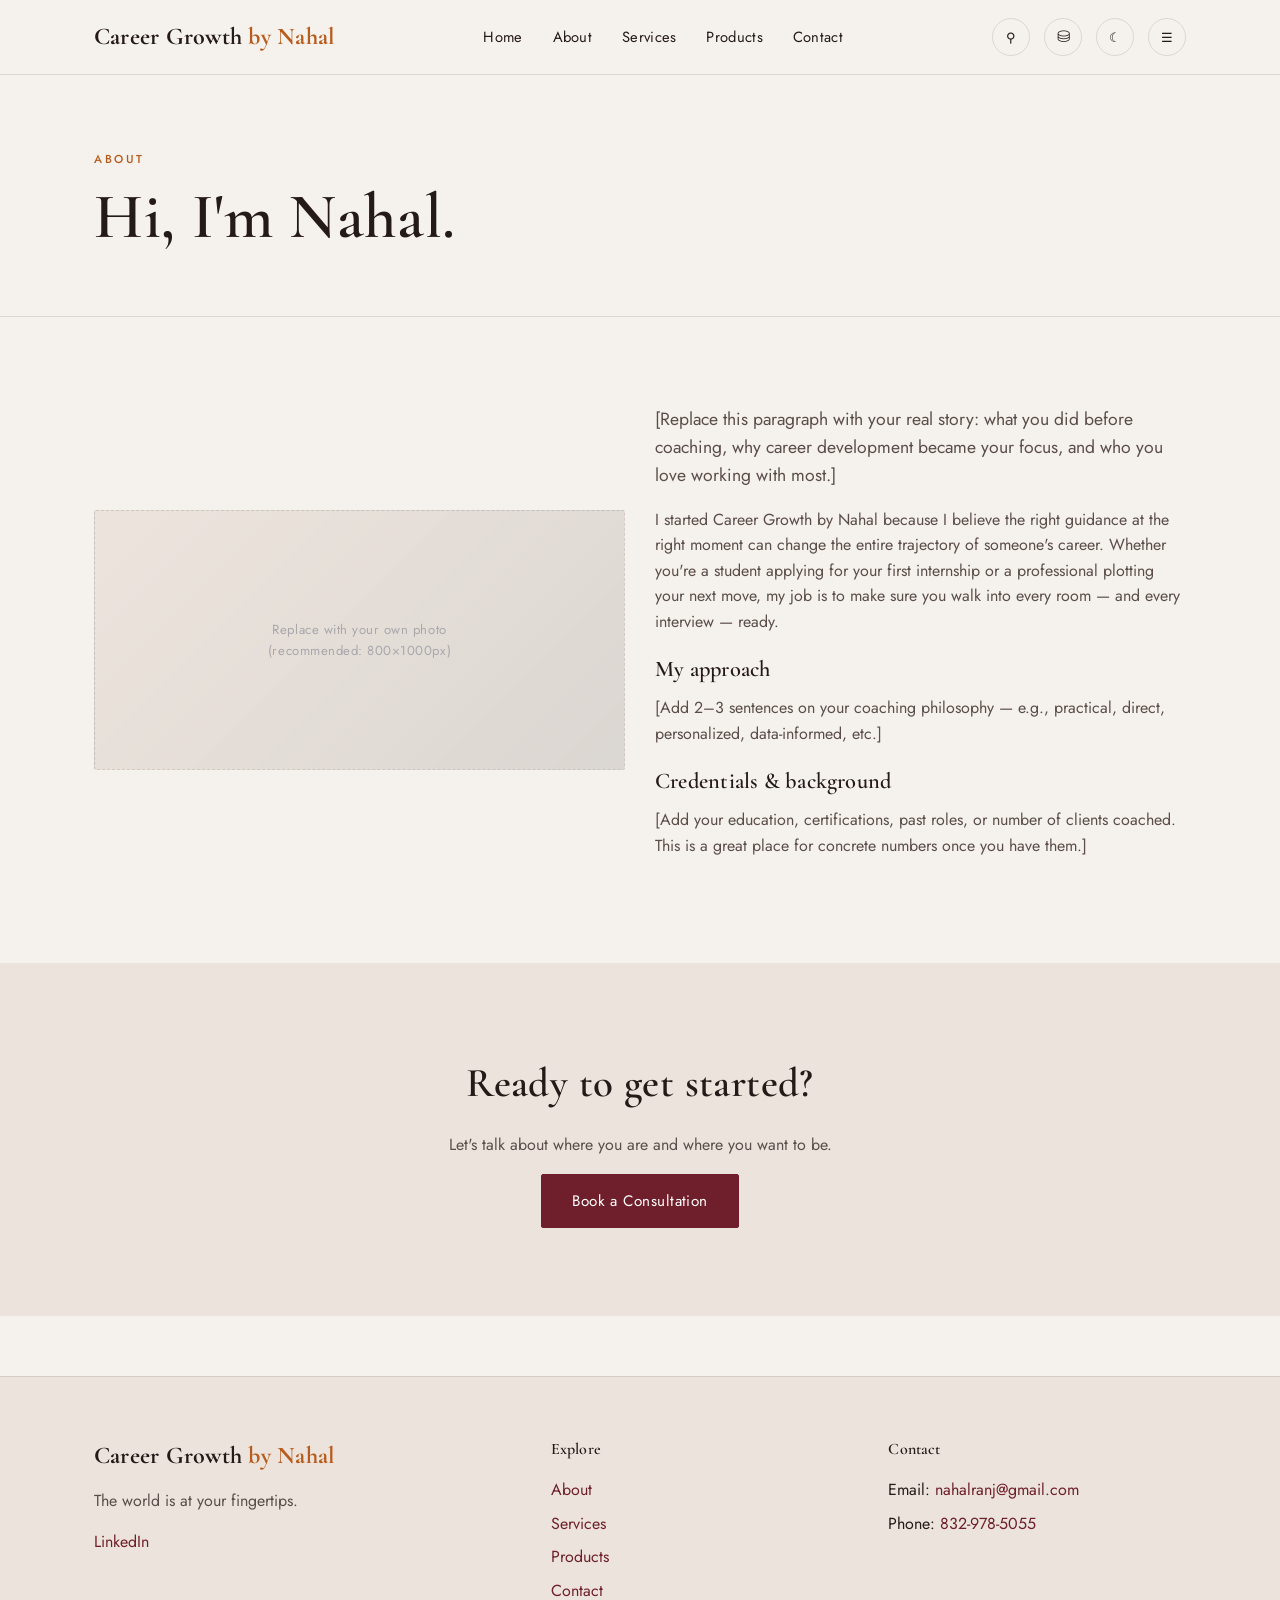
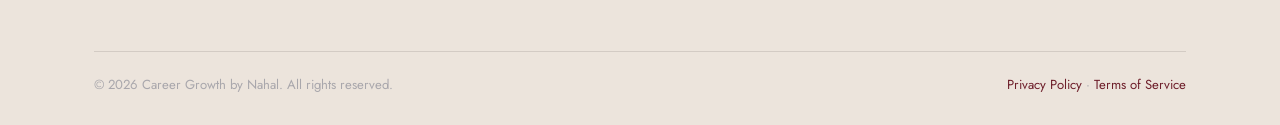
==== about.html @ d8a15ab3 "Add files via upload" ====
<!DOCTYPE html>
<html lang="en">
<head>
<meta charset="UTF-8">
<meta name="viewport" content="width=device-width, initial-scale=1.0">
<title>About Nahal | Career Growth by Nahal</title>
<meta name="description" content="Meet Nahal — career coach helping students and professionals build resumes, interview skills, and career strategy that gets results.">
<link rel="stylesheet" href="css/style.css">
</head>
<body>

<header class="site-header">
  <div class="nav-wrap">
    <a href="index.html" class="brand">Career Growth <span>by Nahal</span></a>
    <nav class="main-nav">
      <ul>
        <li><a href="index.html">Home</a></li>
        <li><a href="about.html">About</a></li>
        <li><a href="services.html">Services</a></li>
        <li><a href="products.html">Products</a></li>
        <li><a href="contact.html">Contact</a></li>
      </ul>
    </nav>
    <div class="nav-tools">
      <div class="search-box" id="search-box">
        <form id="search-form"><input type="text" placeholder="Search the site…" aria-label="Search"></form>
      </div>
      <button class="icon-btn" id="search-toggle" aria-label="Toggle search">⚲</button>
      <a class="icon-btn" href="login.html" aria-label="Client login">⛁</a>
      <button class="icon-btn" id="theme-toggle" aria-label="Toggle dark mode">☾</button>
      <button class="icon-btn" id="menu-toggle" aria-label="Toggle menu">☰</button>
    </div>
  </div>
  <div class="mobile-nav" id="mobile-nav">
    <a href="index.html">Home</a>
    <a href="about.html">About</a>
    <a href="services.html">Services</a>
    <a href="products.html">Products</a>
    <a href="contact.html">Contact</a>
  </div>
</header>

<section class="page-header">
  <div class="container">
    <span class="eyebrow">About</span>
    <h1>Hi, I'm Nahal.</h1>
  </div>
</section>

<section>
  <div class="container grid grid-2" style="align-items:center;">
    <div class="photo-slot">Replace with your own photo<br>(recommended: 800×1000px)</div>
    <div>
      <p style="font-size:1.1rem;">[Replace this paragraph with your real story: what you did before coaching, why career development became your focus, and who you love working with most.]</p>
      <p>I started Career Growth by Nahal because I believe the right guidance at the right moment can change the entire trajectory of someone's career. Whether you're a student applying for your first internship or a professional plotting your next move, my job is to make sure you walk into every room — and every interview — ready.</p>
      <h3>My approach</h3>
      <p>[Add 2–3 sentences on your coaching philosophy — e.g., practical, direct, personalized, data-informed, etc.]</p>
      <h3>Credentials &amp; background</h3>
      <p>[Add your education, certifications, past roles, or number of clients coached. This is a great place for concrete numbers once you have them.]</p>
    </div>
  </div>
</section>

<section class="section-alt text-center">
  <div class="container">
    <h2>Ready to get started?</h2>
    <p>Let's talk about where you are and where you want to be.</p>
    <a href="contact.html#booking" class="btn btn-primary">Book a Consultation</a>
  </div>
</section>

<footer class="site-footer">
  <div class="container">
    <div class="footer-grid">
      <div>
        <div class="brand" style="margin-bottom:12px;">Career Growth <span>by Nahal</span></div>
        <p>The world is at your fingertips.</p>
        <div class="social-links">
          <a href="https://www.linkedin.com/" target="_blank" rel="noopener">LinkedIn</a>
        </div>
      </div>
      <div>
        <h4>Explore</h4>
        <ul>
          <li><a href="about.html">About</a></li>
          <li><a href="services.html">Services</a></li>
          <li><a href="products.html">Products</a></li>
          <li><a href="contact.html">Contact</a></li>
        </ul>
      </div>
      <div>
        <h4>Contact</h4>
        <ul>
          <li>Email: <a href="mailto:nahalranj@gmail.com">nahalranj@gmail.com</a></li>
          <li>Phone: <a href="tel:8329785055">832-978-5055</a></li>
        </ul>
      </div>
    </div>
    <div class="footer-bottom">
      <span>© 2026 Career Growth by Nahal. All rights reserved.</span>
      <span><a href="privacy.html">Privacy Policy</a> · <a href="terms.html">Terms of Service</a></span>
    </div>
  </div>
</footer>

<script src="js/script.js"></script>
</body>
</html>
---- css/style.css ----
/* ==========================================================================
   Career Growth by Nahal — Design System
   Palette: burgundy / grey / burnt-orange accent, "luxury" serif + clean sans
   ========================================================================== */

@import url('https://fonts.googleapis.com/css2?family=Cormorant+Garamond:ital,wght@0,500;0,600;0,700;1,500&family=Jost:wght@300;400;500;600&display=swap');

:root {
  /* ---- color tokens (light) ---- */
  --color-burgundy: #6E1F2B;
  --color-burgundy-dark: #4A141C;
  --color-burgundy-soft: #9C4C56;
  --color-grey: #57565B;
  --color-grey-light: #A9A7AC;
  --color-accent: #B85C1E;
  --color-accent-soft: #D9915C;
  --color-bg: #F5F1EC;
  --color-bg-alt: #ECE4DC;
  --color-card: #FFFFFF;
  --color-text: #241A18;
  --color-text-soft: #5B4E4A;
  --color-border: rgba(36, 26, 24, 0.12);

  /* ---- type ---- */
  --font-display: 'Cormorant Garamond', Georgia, serif;
  --font-body: 'Jost', 'Segoe UI', sans-serif;

  /* ---- layout ---- */
  --max-width: 1140px;
  --radius: 2px;
  --transition: 0.35s cubic-bezier(.4,0,.2,1);
}

[data-theme="dark"] {
  --color-burgundy: #B24B57;
  --color-burgundy-dark: #7A2B34;
  --color-burgundy-soft: #C97783;
  --color-grey: #C7C4C6;
  --color-grey-light: #8A868A;
  --color-accent: #E08A46;
  --color-accent-soft: #F0B27E;
  --color-bg: #1A1213;
  --color-bg-alt: #241819;
  --color-card: #2A1C1E;
  --color-text: #F3EBE7;
  --color-text-soft: #D8C7C2;
  --color-border: rgba(243, 235, 231, 0.14);
}

* { box-sizing: border-box; }
html { scroll-behavior: smooth; }

body {
  margin: 0;
  font-family: var(--font-body);
  background: var(--color-bg);
  color: var(--color-text);
  transition: background var(--transition), color var(--transition);
  line-height: 1.6;
}

h1, h2, h3, h4, .display {
  font-family: var(--font-display);
  font-weight: 600;
  letter-spacing: 0.01em;
  color: var(--color-text);
  margin: 0 0 0.4em;
}

h1 { font-size: clamp(2.4rem, 5vw, 4rem); line-height: 1.05; }
h2 { font-size: clamp(1.8rem, 3.2vw, 2.6rem); }
h3 { font-size: 1.4rem; }

p { margin: 0 0 1em; color: var(--color-text-soft); }

a { color: var(--color-burgundy); text-decoration: none; }
a:hover { color: var(--color-accent); }

.container {
  max-width: var(--max-width);
  margin: 0 auto;
  padding: 0 24px;
}

section { padding: 88px 0; }
.section-alt { background: var(--color-bg-alt); }

.eyebrow {
  font-family: var(--font-body);
  text-transform: uppercase;
  letter-spacing: 0.22em;
  font-size: 0.72rem;
  color: var(--color-accent);
  font-weight: 500;
  display: inline-block;
  margin-bottom: 14px;
}

/* ---- Buttons ---- */
.btn {
  display: inline-flex;
  align-items: center;
  justify-content: center;
  gap: 8px;
  padding: 14px 30px;
  font-family: var(--font-body);
  font-size: 0.95rem;
  letter-spacing: 0.03em;
  border-radius: var(--radius);
  border: 1px solid transparent;
  cursor: pointer;
  transition: all var(--transition);
  text-align: center;
}
.btn-primary {
  background: var(--color-burgundy);
  color: #fff;
  border-color: var(--color-burgundy);
}
.btn-primary:hover { background: var(--color-burgundy-dark); color: #fff; }
.btn-outline {
  background: transparent;
  color: var(--color-text);
  border-color: var(--color-border);
}
.btn-outline:hover { border-color: var(--color-accent); color: var(--color-accent); }
.btn-accent {
  background: var(--color-accent);
  color: #fff;
}
.btn-accent:hover { background: var(--color-accent-soft); }
.btn-row { display: flex; gap: 16px; flex-wrap: wrap; margin-top: 28px; }

/* ---- Header / Nav ---- */
header.site-header {
  position: sticky;
  top: 0;
  z-index: 100;
  background: var(--color-bg);
  border-bottom: 1px solid var(--color-border);
  transition: background var(--transition);
}
.nav-wrap {
  display: flex;
  align-items: center;
  justify-content: space-between;
  padding: 18px 24px;
  max-width: var(--max-width);
  margin: 0 auto;
}
.brand {
  font-family: var(--font-display);
  font-size: 1.5rem;
  font-weight: 700;
  color: var(--color-text);
  letter-spacing: 0.01em;
}
.brand span { color: var(--color-accent); }

nav.main-nav ul {
  list-style: none;
  display: flex;
  gap: 30px;
  margin: 0;
  padding: 0;
}
nav.main-nav a {
  color: var(--color-text);
  font-size: 0.92rem;
  letter-spacing: 0.02em;
  position: relative;
}
nav.main-nav a::after {
  content: '';
  position: absolute;
  left: 0; bottom: -6px;
  width: 0; height: 1px;
  background: var(--color-accent);
  transition: width var(--transition);
}
nav.main-nav a:hover::after { width: 100%; }

.nav-tools { display: flex; align-items: center; gap: 14px; }

.icon-btn {
  background: none;
  border: 1px solid var(--color-border);
  border-radius: 50%;
  width: 38px; height: 38px;
  display: flex; align-items: center; justify-content: center;
  cursor: pointer;
  color: var(--color-text);
  transition: all var(--transition);
}
.icon-btn:hover { border-color: var(--color-accent); color: var(--color-accent); }

.search-box { position: relative; display: none; align-items: center; }
.search-box.open { display: flex; }
.search-box input {
  border: 1px solid var(--color-border);
  background: var(--color-card);
  color: var(--color-text);
  padding: 8px 12px;
  font-family: var(--font-body);
  border-radius: var(--radius);
  width: 180px;
}

.menu-toggle { display: none; }

/* ---- Hero ---- */
.hero {
  padding: 110px 0 100px;
  position: relative;
  overflow: hidden;
}
.hero .container {
  display: grid;
  grid-template-columns: 1.1fr 0.9fr;
  gap: 50px;
  align-items: center;
}
.hero-copy p.lede {
  font-size: 1.15rem;
  max-width: 46ch;
}

/* Fanned "cards at your fingertips" signature element */
.card-fan {
  position: relative;
  height: 380px;
  display: flex;
  justify-content: center;
  align-items: center;
}
.fan-card {
  position: absolute;
  width: 190px;
  height: 260px;
  background: var(--color-card);
  border: 1px solid var(--color-border);
  border-radius: 6px;
  box-shadow: 0 18px 40px rgba(0,0,0,0.18);
  padding: 22px;
  display: flex;
  flex-direction: column;
  justify-content: flex-end;
  transition: transform 0.5s cubic-bezier(.4,0,.2,1), box-shadow 0.5s;
  cursor: default;
}
.fan-card .fan-label {
  font-family: var(--font-display);
  font-size: 1.15rem;
  font-weight: 600;
  color: var(--color-text);
}
.fan-card .fan-index {
  font-size: 0.7rem;
  letter-spacing: 0.18em;
  color: var(--color-accent);
  text-transform: uppercase;
  margin-bottom: 8px;
}
.card-fan[data-n="4"] .fan-card:nth-child(1) { transform: rotate(-16deg) translateX(-120px); z-index: 1; }
.card-fan[data-n="4"] .fan-card:nth-child(2) { transform: rotate(-5deg) translateX(-40px); z-index: 2; }
.card-fan[data-n="4"] .fan-card:nth-child(3) { transform: rotate(6deg) translateX(40px); z-index: 3; }
.card-fan[data-n="4"] .fan-card:nth-child(4) { transform: rotate(17deg) translateX(120px); z-index: 4; }

.card-fan.spread .fan-card:nth-child(1) { transform: rotate(-8deg) translateX(-270px) translateY(-10px); }
.card-fan.spread .fan-card:nth-child(2) { transform: rotate(-3deg) translateX(-95px) translateY(-25px); }
.card-fan.spread .fan-card:nth-child(3) { transform: rotate(3deg) translateX(95px) translateY(-25px); }
.card-fan.spread .fan-card:nth-child(4) { transform: rotate(8deg) translateX(270px) translateY(-10px); }
.card-fan.spread .fan-card { box-shadow: 0 26px 55px rgba(0,0,0,0.24); }

.fan-hint {
  text-align: center;
  font-size: 0.78rem;
  color: var(--color-grey-light);
  letter-spacing: 0.06em;
  margin-top: 10px;
}

/* ---- Grids / Cards ---- */
.grid {
  display: grid;
  gap: 30px;
}
.grid-2 { grid-template-columns: repeat(2, 1fr); }
.grid-3 { grid-template-columns: repeat(3, 1fr); }
.grid-4 { grid-template-columns: repeat(4, 1fr); }

.card {
  background: var(--color-card);
  border: 1px solid var(--color-border);
  border-radius: var(--radius);
  padding: 34px 30px;
  transition: transform var(--transition), box-shadow var(--transition);
}
.card:hover { transform: translateY(-4px); box-shadow: 0 16px 34px rgba(0,0,0,0.1); }

.service-card .price-tag {
  display: inline-block;
  margin: 10px 0 16px;
  font-family: var(--font-display);
  font-size: 1.1rem;
  color: var(--color-accent);
}
.service-card ul { padding-left: 18px; margin: 0 0 20px; color: var(--color-text-soft); }
.service-card ul li { margin-bottom: 6px; }

/* ---- Process steps (real sequence, numbered) ---- */
.steps { counter-reset: step; }
.step {
  display: flex;
  gap: 22px;
  padding: 26px 0;
  border-bottom: 1px solid var(--color-border);
}
.step:last-child { border-bottom: none; }
.step-num {
  font-family: var(--font-display);
  font-size: 1.6rem;
  color: var(--color-accent);
  min-width: 46px;
}

/* ---- Testimonials (placeholders) ---- */
.testimonial {
  background: var(--color-card);
  border: 1px dashed var(--color-border);
  border-radius: var(--radius);
  padding: 30px;
  position: relative;
}
.testimonial::before {
  content: 'PLACEHOLDER — swap in a real client quote';
  position: absolute;
  top: -10px; left: 20px;
  background: var(--color-accent);
  color: #fff;
  font-size: 0.62rem;
  letter-spacing: 0.08em;
  text-transform: uppercase;
  padding: 3px 8px;
  border-radius: 3px;
}
.testimonial .quote { font-family: var(--font-display); font-size: 1.2rem; font-style: italic; }
.testimonial .who { color: var(--color-grey-light); font-size: 0.85rem; margin-top: 12px; }

/* ---- Photo placeholder blocks (until real photos are added) ---- */
.photo-slot {
  background: linear-gradient(135deg, var(--color-bg-alt), var(--color-border));
  border: 1px dashed var(--color-border);
  border-radius: var(--radius);
  display: flex;
  align-items: center;
  justify-content: center;
  color: var(--color-grey-light);
  font-size: 0.82rem;
  letter-spacing: 0.04em;
  text-align: center;
  min-height: 260px;
}

/* ---- Forms ---- */
form.stacked-form { display: flex; flex-direction: column; gap: 16px; max-width: 520px; }
.field label {
  display: block;
  font-size: 0.82rem;
  letter-spacing: 0.03em;
  margin-bottom: 6px;
  color: var(--color-text-soft);
}
.field input, .field textarea, .field select {
  width: 100%;
  padding: 12px 14px;
  font-family: var(--font-body);
  font-size: 0.95rem;
  border: 1px solid var(--color-border);
  border-radius: var(--radius);
  background: var(--color-card);
  color: var(--color-text);
}
.field textarea { min-height: 130px; resize: vertical; }
.form-note { font-size: 0.8rem; color: var(--color-grey-light); }

.newsletter-box {
  background: var(--color-burgundy);
  color: #fff;
  border-radius: var(--radius);
  padding: 50px;
  display: flex;
  flex-wrap: wrap;
  gap: 30px;
  align-items: center;
  justify-content: space-between;
}
.newsletter-box h2, .newsletter-box p { color: #fff; }
.newsletter-box form { display: flex; gap: 10px; flex-wrap: wrap; }
.newsletter-box input {
  padding: 13px 16px;
  border: none;
  border-radius: var(--radius);
  min-width: 240px;
  font-family: var(--font-body);
}

/* ---- Footer ---- */
footer.site-footer {
  background: var(--color-bg-alt);
  border-top: 1px solid var(--color-border);
  padding: 60px 0 30px;
  margin-top: 60px;
}
.footer-grid {
  display: grid;
  grid-template-columns: 1.4fr 1fr 1fr;
  gap: 40px;
  margin-bottom: 40px;
}
.footer-grid h4 { font-size: 1rem; margin-bottom: 14px; }
.footer-grid ul { list-style: none; padding: 0; margin: 0; }
.footer-grid li { margin-bottom: 8px; }
.footer-bottom {
  border-top: 1px solid var(--color-border);
  padding-top: 22px;
  display: flex;
  justify-content: space-between;
  flex-wrap: wrap;
  gap: 10px;
  font-size: 0.82rem;
  color: var(--color-grey-light);
}
.social-links { display: flex; gap: 12px; }

/* ---- Page header (non-home pages) ---- */
.page-header {
  padding: 70px 0 40px;
  border-bottom: 1px solid var(--color-border);
}

/* ---- Utility ---- */
.text-center { text-align: center; }
.mt-0 { margin-top: 0; }
.legal-content h2 { margin-top: 2em; }
.legal-content { max-width: 780px; }

/* ---- Responsive ---- */
@media (max-width: 900px) {
  .hero .container { grid-template-columns: 1fr; }
  .card-fan { height: 320px; margin-top: 20px; }
  .grid-2, .grid-3, .grid-4 { grid-template-columns: 1fr 1fr; }
  .footer-grid { grid-template-columns: 1fr; }
}
@media (max-width: 640px) {
  nav.main-nav { display: none; }
  .menu-toggle { display: flex; }
  .grid-2, .grid-3, .grid-4 { grid-template-columns: 1fr; }
  .card-fan[data-n="4"] .fan-card { width: 130px; height: 180px; padding: 14px; }
  .card-fan[data-n="4"] .fan-card:nth-child(1) { transform: rotate(-14deg) translateX(-55px); }
  .card-fan[data-n="4"] .fan-card:nth-child(2) { transform: rotate(-4deg) translateX(-20px); }
  .card-fan[data-n="4"] .fan-card:nth-child(3) { transform: rotate(4deg) translateX(20px); }
  .card-fan[data-n="4"] .fan-card:nth-child(4) { transform: rotate(14deg) translateX(55px); }
  .newsletter-box { padding: 30px; }
}

/* ---- Mobile nav drawer ---- */
.mobile-nav {
  display: none;
  flex-direction: column;
  gap: 14px;
  padding: 20px 24px 30px;
  border-bottom: 1px solid var(--color-border);
  background: var(--color-bg);
}
.mobile-nav.open { display: flex; }
.mobile-nav a { font-size: 1rem; }
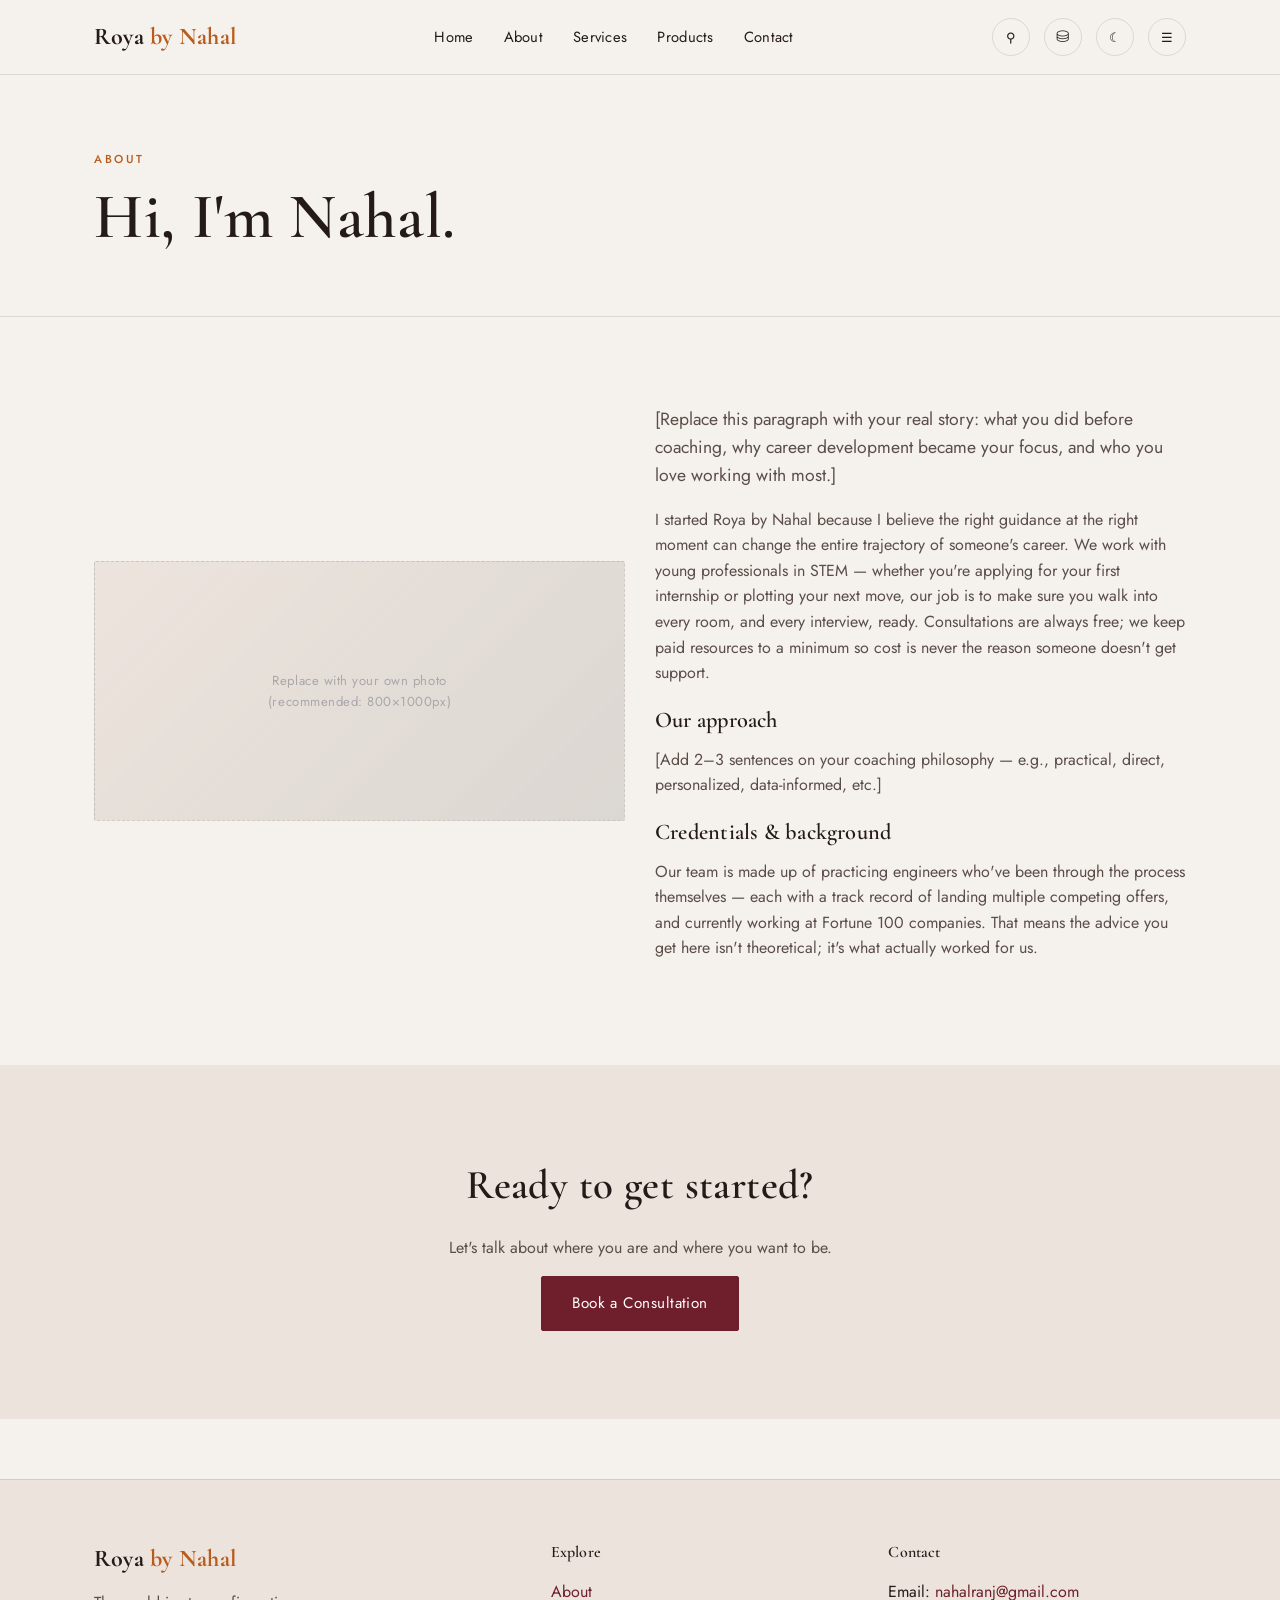
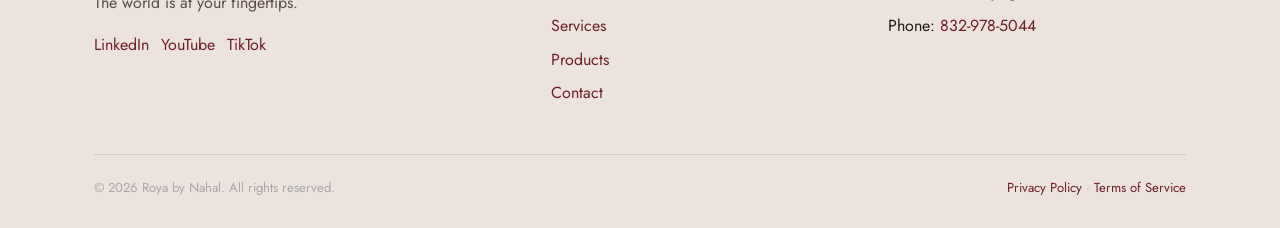
==== commit 28fc0690: "Add files via upload" ====
--- a/about.html
+++ b/about.html
@@ -3,7 +3,7 @@
 <head>
 <meta charset="UTF-8">
 <meta name="viewport" content="width=device-width, initial-scale=1.0">
-<title>About Nahal | Career Growth by Nahal</title>
+<title>About Nahal | Roya by Nahal</title>
 <meta name="description" content="Meet Nahal — career coach helping students and professionals build resumes, interview skills, and career strategy that gets results.">
 <link rel="stylesheet" href="css/style.css">
 </head>
@@ -11,7 +11,7 @@
 
 <header class="site-header">
   <div class="nav-wrap">
-    <a href="index.html" class="brand">Career Growth <span>by Nahal</span></a>
+    <a href="index.html" class="brand">Roya <span>by Nahal</span></a>
     <nav class="main-nav">
       <ul>
         <li><a href="index.html">Home</a></li>
@@ -52,11 +52,11 @@
     <div class="photo-slot">Replace with your own photo<br>(recommended: 800×1000px)</div>
     <div>
       <p style="font-size:1.1rem;">[Replace this paragraph with your real story: what you did before coaching, why career development became your focus, and who you love working with most.]</p>
-      <p>I started Career Growth by Nahal because I believe the right guidance at the right moment can change the entire trajectory of someone's career. Whether you're a student applying for your first internship or a professional plotting your next move, my job is to make sure you walk into every room — and every interview — ready.</p>
-      <h3>My approach</h3>
+      <p>I started Roya by Nahal because I believe the right guidance at the right moment can change the entire trajectory of someone's career. We work with young professionals in STEM — whether you're applying for your first internship or plotting your next move, our job is to make sure you walk into every room, and every interview, ready. Consultations are always free; we keep paid resources to a minimum so cost is never the reason someone doesn't get support.</p>
+      <h3>Our approach</h3>
       <p>[Add 2–3 sentences on your coaching philosophy — e.g., practical, direct, personalized, data-informed, etc.]</p>
       <h3>Credentials &amp; background</h3>
-      <p>[Add your education, certifications, past roles, or number of clients coached. This is a great place for concrete numbers once you have them.]</p>
+      <p>Our team is made up of practicing engineers who've been through the process themselves — each with a track record of landing multiple competing offers, and currently working at Fortune 100 companies. That means the advice you get here isn't theoretical; it's what actually worked for us.</p>
     </div>
   </div>
 </section>
@@ -73,10 +73,12 @@
   <div class="container">
     <div class="footer-grid">
       <div>
-        <div class="brand" style="margin-bottom:12px;">Career Growth <span>by Nahal</span></div>
+        <div class="brand" style="margin-bottom:12px;">Roya <span>by Nahal</span></div>
         <p>The world is at your fingertips.</p>
         <div class="social-links">
-          <a href="https://www.linkedin.com/" target="_blank" rel="noopener">LinkedIn</a>
+          <a href="https://www.linkedin.com/in/nahal-ranjbar/" target="_blank" rel="noopener">LinkedIn</a>
+          <a href="https://www.youtube.com/@YOUR-CHANNEL" target="_blank" rel="noopener">YouTube</a>
+          <a href="https://www.tiktok.com/@YOUR-HANDLE" target="_blank" rel="noopener">TikTok</a>
         </div>
       </div>
       <div>
@@ -92,12 +94,12 @@
         <h4>Contact</h4>
         <ul>
           <li>Email: <a href="mailto:nahalranj@gmail.com">nahalranj@gmail.com</a></li>
-          <li>Phone: <a href="tel:8329785055">832-978-5055</a></li>
+          <li>Phone: <a href="tel:8329785044">832-978-5044</a></li>
         </ul>
       </div>
     </div>
     <div class="footer-bottom">
-      <span>© 2026 Career Growth by Nahal. All rights reserved.</span>
+      <span>© 2026 Roya by Nahal. All rights reserved.</span>
       <span><a href="privacy.html">Privacy Policy</a> · <a href="terms.html">Terms of Service</a></span>
     </div>
   </div>
--- a/css/style.css
+++ b/css/style.css
@@ -266,6 +266,10 @@
 .card-fan[data-n="4"] .fan-card:nth-child(3) { transform: rotate(6deg) translateX(40px); z-index: 3; }
 .card-fan[data-n="4"] .fan-card:nth-child(4) { transform: rotate(17deg) translateX(120px); z-index: 4; }
 
+.card-fan[data-n="3"] .fan-card:nth-child(1) { transform: rotate(-13deg) translateX(-95px); z-index: 1; }
+.card-fan[data-n="3"] .fan-card:nth-child(2) { transform: rotate(0deg) translateX(0); z-index: 2; }
+.card-fan[data-n="3"] .fan-card:nth-child(3) { transform: rotate(13deg) translateX(95px); z-index: 3; }
+
 .card-fan.spread .fan-card:nth-child(1) { transform: rotate(-8deg) translateX(-270px) translateY(-10px); }
 .card-fan.spread .fan-card:nth-child(2) { transform: rotate(-3deg) translateX(-95px) translateY(-25px); }
 .card-fan.spread .fan-card:nth-child(3) { transform: rotate(3deg) translateX(95px) translateY(-25px); }
@@ -461,6 +465,10 @@
   .card-fan[data-n="4"] .fan-card:nth-child(2) { transform: rotate(-4deg) translateX(-20px); }
   .card-fan[data-n="4"] .fan-card:nth-child(3) { transform: rotate(4deg) translateX(20px); }
   .card-fan[data-n="4"] .fan-card:nth-child(4) { transform: rotate(14deg) translateX(55px); }
+  .card-fan[data-n="3"] .fan-card { width: 130px; height: 180px; padding: 14px; }
+  .card-fan[data-n="3"] .fan-card:nth-child(1) { transform: rotate(-11deg) translateX(-45px); }
+  .card-fan[data-n="3"] .fan-card:nth-child(2) { transform: rotate(0deg) translateX(0); }
+  .card-fan[data-n="3"] .fan-card:nth-child(3) { transform: rotate(11deg) translateX(45px); }
   .newsletter-box { padding: 30px; }
 }
 
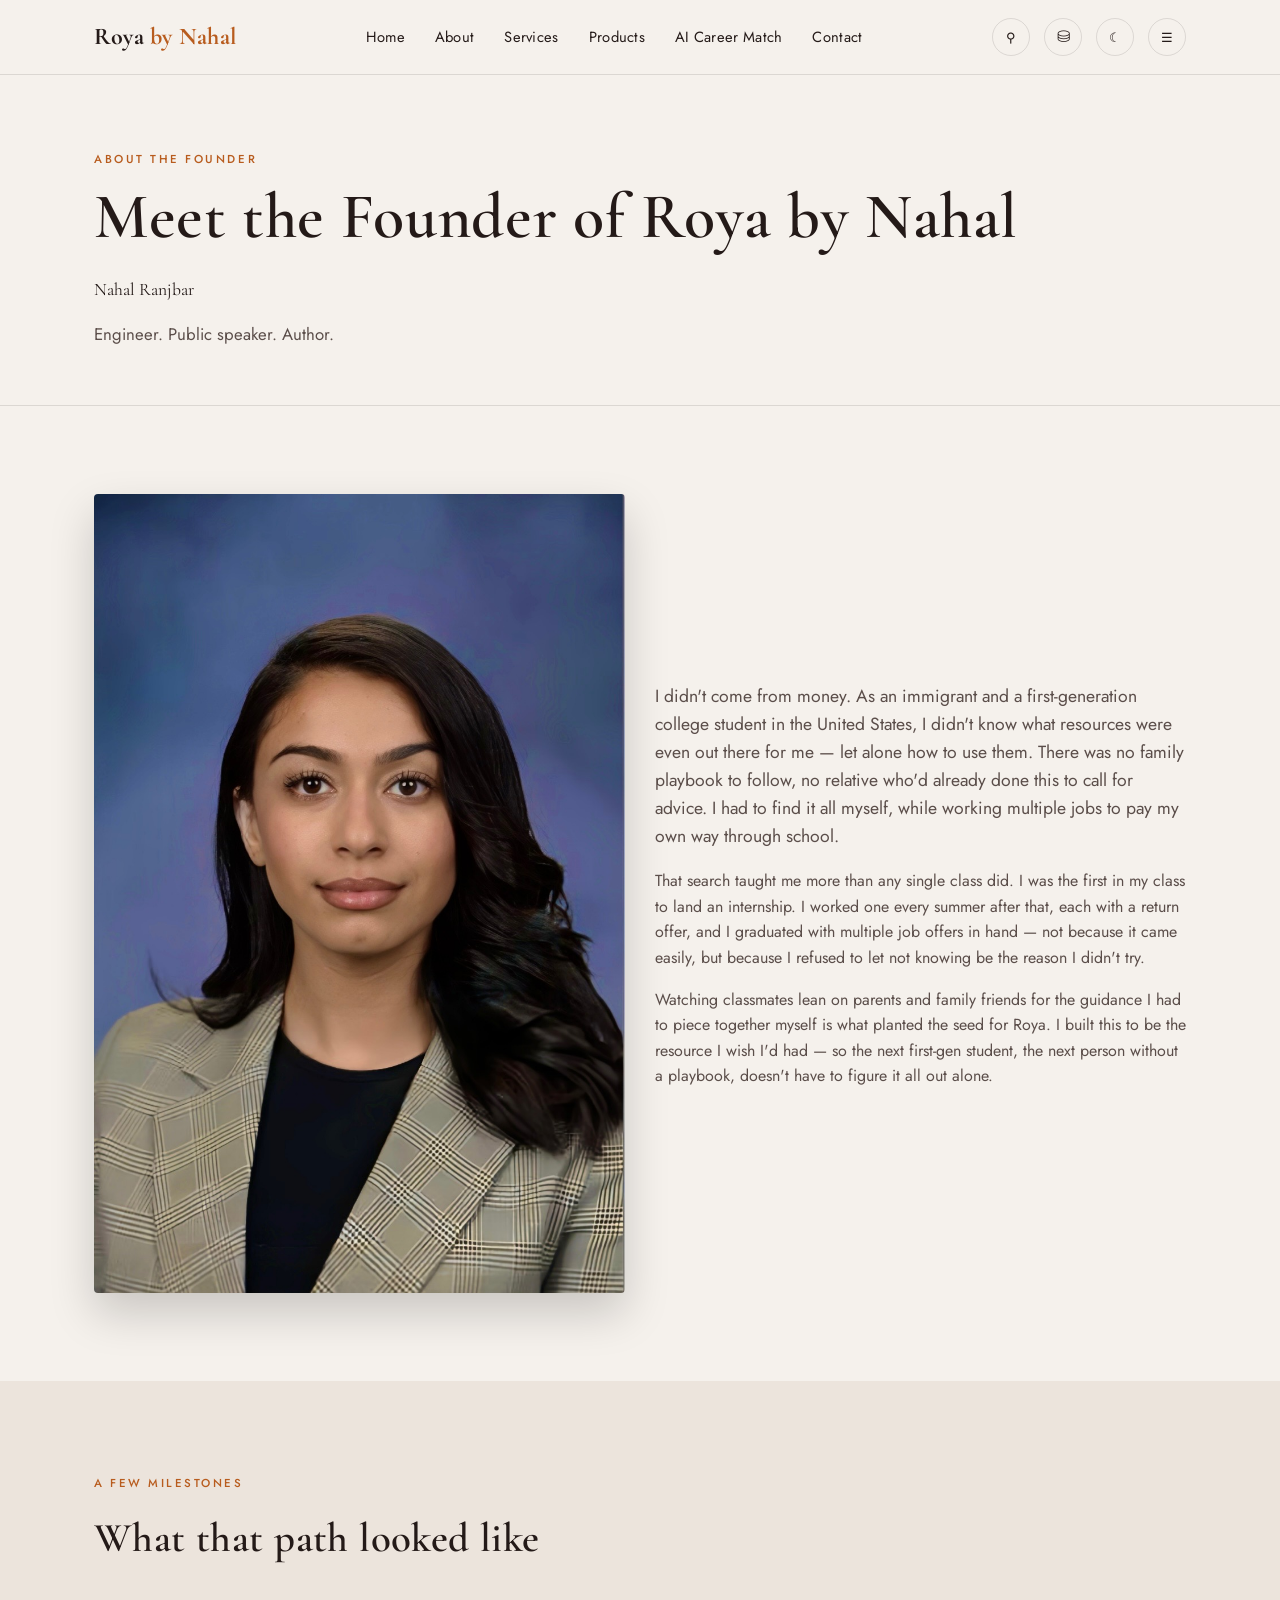
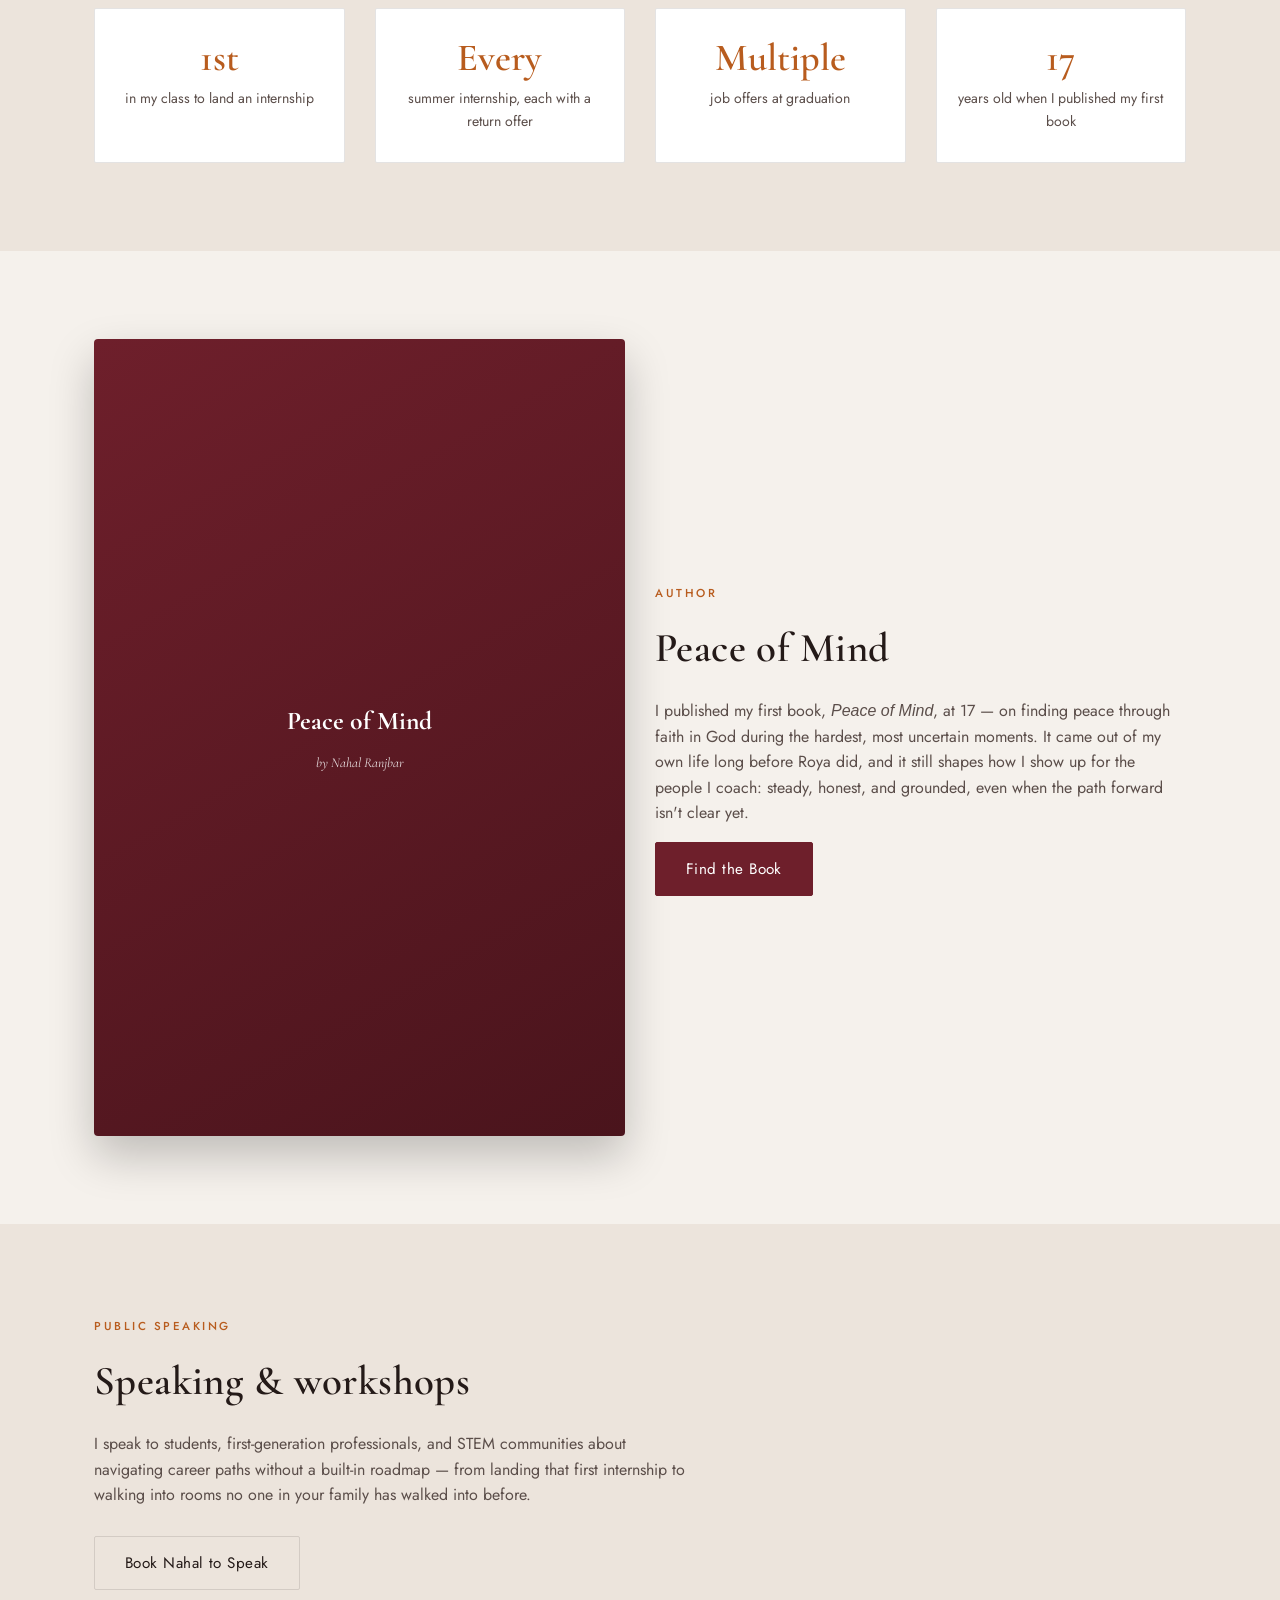
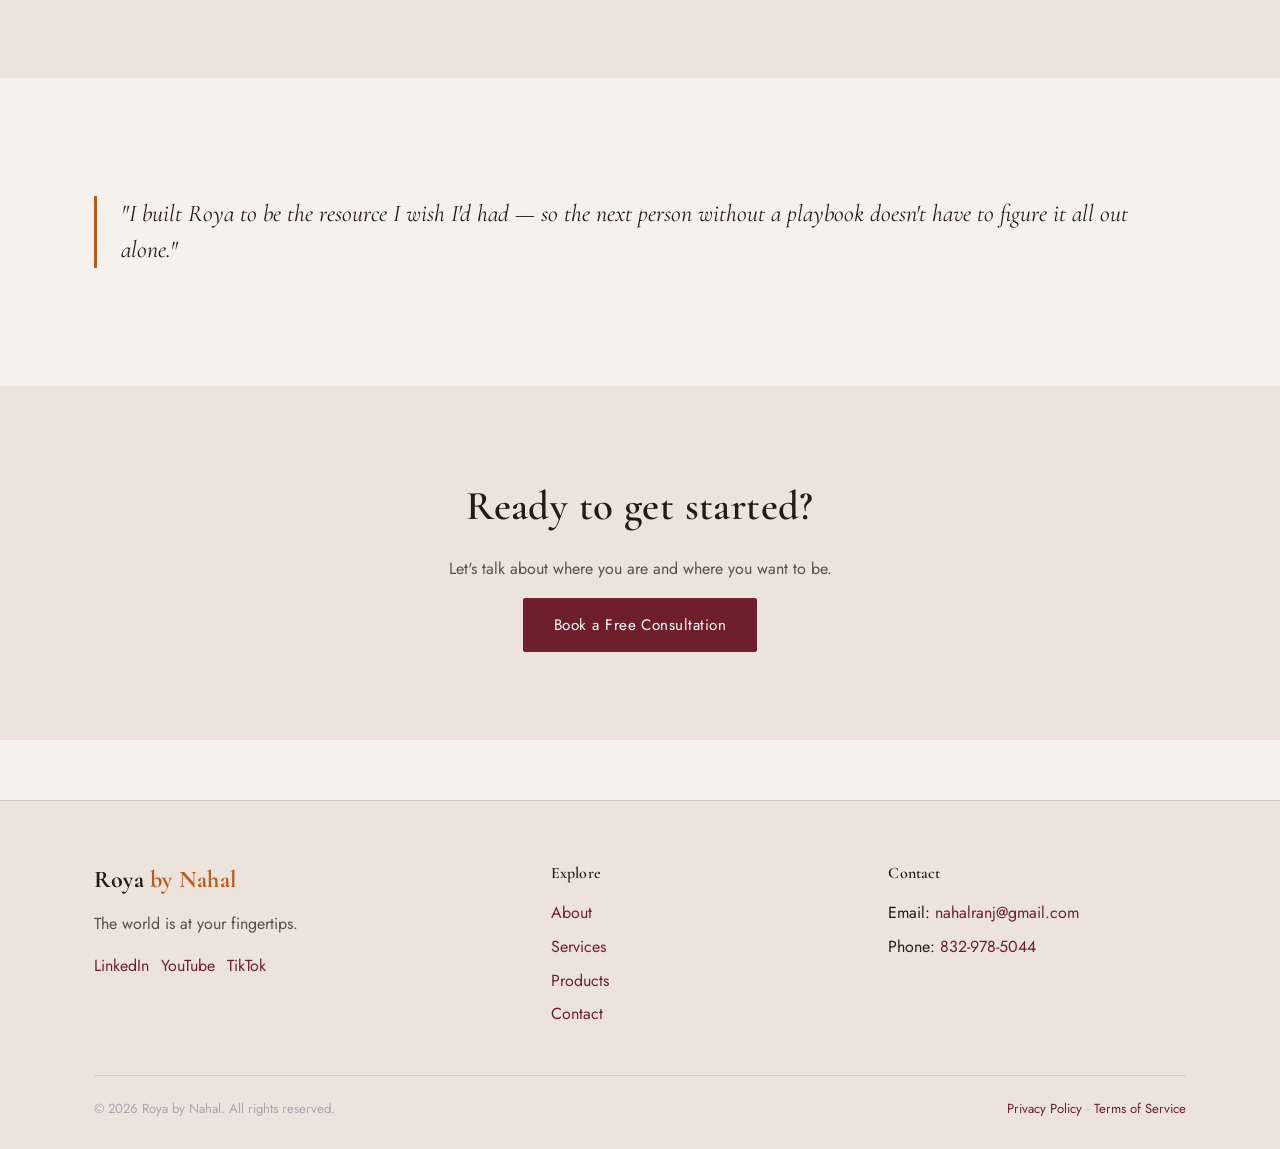
==== commit 0bbe7177: "Add files via upload" ====
--- a/about.html
+++ b/about.html
@@ -3,8 +3,8 @@
 <head>
 <meta charset="UTF-8">
 <meta name="viewport" content="width=device-width, initial-scale=1.0">
-<title>About Nahal | Roya by Nahal</title>
-<meta name="description" content="Meet Nahal — career coach helping students and professionals build resumes, interview skills, and career strategy that gets results.">
+<title>About Nahal — Engineer, Speaker &amp; Author | Roya by Nahal</title>
+<meta name="description" content="Meet Nahal Ranjbar — engineer, public speaker, and author, and founder of Roya by Nahal. A first-generation immigrant and college student who built her own path, now helping others build theirs.">
 <link rel="stylesheet" href="css/style.css">
 </head>
 <body>
@@ -18,6 +18,7 @@
         <li><a href="about.html">About</a></li>
         <li><a href="services.html">Services</a></li>
         <li><a href="products.html">Products</a></li>
+        <li><a href="https://royabynahal.base44.app" target="_blank" rel="noopener">AI Career Match</a></li>
         <li><a href="contact.html">Contact</a></li>
       </ul>
     </nav>
@@ -36,28 +37,87 @@
     <a href="about.html">About</a>
     <a href="services.html">Services</a>
     <a href="products.html">Products</a>
+    <a href="https://royabynahal.base44.app" target="_blank" rel="noopener">AI Career Match</a>
     <a href="contact.html">Contact</a>
   </div>
 </header>
 
 <section class="page-header">
   <div class="container">
-    <span class="eyebrow">About</span>
-    <h1>Hi, I'm Nahal.</h1>
+    <span class="eyebrow">About the Founder</span>
+    <h1>Meet the Founder of Roya by Nahal</h1>
+    <p style="max-width:60ch;font-size:1.1rem;font-family:var(--font-display);color:var(--color-text);">Nahal Ranjbar</p>
+    <p style="max-width:60ch;font-size:1.05rem;">Engineer. Public speaker. Author.</p>
   </div>
 </section>
 
 <section>
   <div class="container grid grid-2" style="align-items:center;">
-    <div class="photo-slot">Replace with your own photo<br>(recommended: 800×1000px)</div>
+    <img src="images/nahal-ranjbar.jpg" alt="Nahal Ranjbar, founder of Roya by Nahal" style="width:100%;height:auto;border-radius:4px;box-shadow:0 20px 45px rgba(0,0,0,0.18);">
     <div>
-      <p style="font-size:1.1rem;">[Replace this paragraph with your real story: what you did before coaching, why career development became your focus, and who you love working with most.]</p>
-      <p>I started Roya by Nahal because I believe the right guidance at the right moment can change the entire trajectory of someone's career. We work with young professionals in STEM — whether you're applying for your first internship or plotting your next move, our job is to make sure you walk into every room, and every interview, ready. Consultations are always free; we keep paid resources to a minimum so cost is never the reason someone doesn't get support.</p>
-      <h3>Our approach</h3>
-      <p>[Add 2–3 sentences on your coaching philosophy — e.g., practical, direct, personalized, data-informed, etc.]</p>
-      <h3>Credentials &amp; background</h3>
-      <p>Our team is made up of practicing engineers who've been through the process themselves — each with a track record of landing multiple competing offers, and currently working at Fortune 100 companies. That means the advice you get here isn't theoretical; it's what actually worked for us.</p>
+      <p style="font-size:1.1rem;">I didn't come from money. As an immigrant and a first-generation college student in the United States, I didn't know what resources were even out there for me — let alone how to use them. There was no family playbook to follow, no relative who'd already done this to call for advice. I had to find it all myself, while working multiple jobs to pay my own way through school.</p>
+      <p>That search taught me more than any single class did. I was the first in my class to land an internship. I worked one every summer after that, each with a return offer, and I graduated with multiple job offers in hand — not because it came easily, but because I refused to let not knowing be the reason I didn't try.</p>
+      <p>Watching classmates lean on parents and family friends for the guidance I had to piece together myself is what planted the seed for Roya. I built this to be the resource I wish I'd had — so the next first-gen student, the next person without a playbook, doesn't have to figure it all out alone.</p>
     </div>
+  </div>
+</section>
+
+<section class="section-alt">
+  <div class="container">
+    <span class="eyebrow">A Few Milestones</span>
+    <h2>What that path looked like</h2>
+    <div class="grid grid-4" style="margin-top:36px;">
+      <div class="card stat-card">
+        <div class="stat-number">1st</div>
+        <div class="stat-label">in my class to land an internship</div>
+      </div>
+      <div class="card stat-card">
+        <div class="stat-number">Every</div>
+        <div class="stat-label">summer internship, each with a return offer</div>
+      </div>
+      <div class="card stat-card">
+        <div class="stat-number">Multiple</div>
+        <div class="stat-label">job offers at graduation</div>
+      </div>
+      <div class="card stat-card">
+        <div class="stat-number">17</div>
+        <div class="stat-label">years old when I published my first book</div>
+      </div>
+    </div>
+  </div>
+</section>
+
+<section>
+  <div class="container grid grid-2" style="align-items:center;">
+    <div class="book-cover">
+      <div>
+        <div class="book-title">Peace of Mind</div>
+        <div class="book-sub">by Nahal Ranjbar</div>
+      </div>
+    </div>
+    <div>
+      <span class="eyebrow">Author</span>
+      <h2 class="mt-0">Peace of Mind</h2>
+      <p>I published my first book, <em>Peace of Mind</em>, at 17 — on finding peace through faith in God during the hardest, most uncertain moments. It came out of my own life long before Roya did, and it still shapes how I show up for the people I coach: steady, honest, and grounded, even when the path forward isn't clear yet.</p>
+      <a href="products.html" class="btn btn-primary">Find the Book</a>
+    </div>
+  </div>
+</section>
+
+<section class="section-alt">
+  <div class="container">
+    <span class="eyebrow">Public Speaking</span>
+    <h2>Speaking &amp; workshops</h2>
+    <p style="max-width:60ch;">I speak to students, first-generation professionals, and STEM communities about navigating career paths without a built-in roadmap — from landing that first internship to walking into rooms no one in your family has walked into before.</p>
+    <div class="btn-row">
+      <a href="contact.html#booking" class="btn btn-outline">Book Nahal to Speak</a>
+    </div>
+  </div>
+</section>
+
+<section>
+  <div class="container">
+    <blockquote class="pull-quote">"I built Roya to be the resource I wish I'd had — so the next person without a playbook doesn't have to figure it all out alone."</blockquote>
   </div>
 </section>
 
@@ -65,7 +125,7 @@
   <div class="container">
     <h2>Ready to get started?</h2>
     <p>Let's talk about where you are and where you want to be.</p>
-    <a href="contact.html#booking" class="btn btn-primary">Book a Consultation</a>
+    <a href="contact.html#booking" class="btn btn-primary">Book a Free Consultation</a>
   </div>
 </section>
 
--- a/css/style.css
+++ b/css/style.css
@@ -449,7 +449,51 @@
 .legal-content h2 { margin-top: 2em; }
 .legal-content { max-width: 780px; }
 
-/* ---- Responsive ---- */
+/* ---- Founder stat cards ---- */
+.stat-card {
+  text-align: center;
+  padding: 30px 20px;
+}
+.stat-card .stat-number {
+  font-family: var(--font-display);
+  font-size: 2.4rem;
+  color: var(--color-accent);
+  font-weight: 600;
+  line-height: 1;
+  margin-bottom: 10px;
+}
+.stat-card .stat-label {
+  font-size: 0.88rem;
+  color: var(--color-text-soft);
+}
+
+/* ---- Book / speaking spotlight ---- */
+.book-cover {
+  aspect-ratio: 2 / 3;
+  background: linear-gradient(150deg, var(--color-burgundy), var(--color-burgundy-dark));
+  border-radius: 4px;
+  display: flex;
+  align-items: center;
+  justify-content: center;
+  text-align: center;
+  padding: 30px;
+  color: #fff;
+  font-family: var(--font-display);
+  box-shadow: 0 20px 45px rgba(0,0,0,0.22);
+}
+.book-cover .book-title { font-size: 1.6rem; font-weight: 700; margin-bottom: 10px; }
+.book-cover .book-sub { font-size: 0.85rem; opacity: 0.85; font-style: italic; }
+
+.pull-quote {
+  font-family: var(--font-display);
+  font-style: italic;
+  font-size: 1.5rem;
+  line-height: 1.5;
+  color: var(--color-text);
+  border-left: 3px solid var(--color-accent);
+  padding-left: 24px;
+  margin: 30px 0;
+}
 @media (max-width: 900px) {
   .hero .container { grid-template-columns: 1fr; }
   .card-fan { height: 320px; margin-top: 20px; }
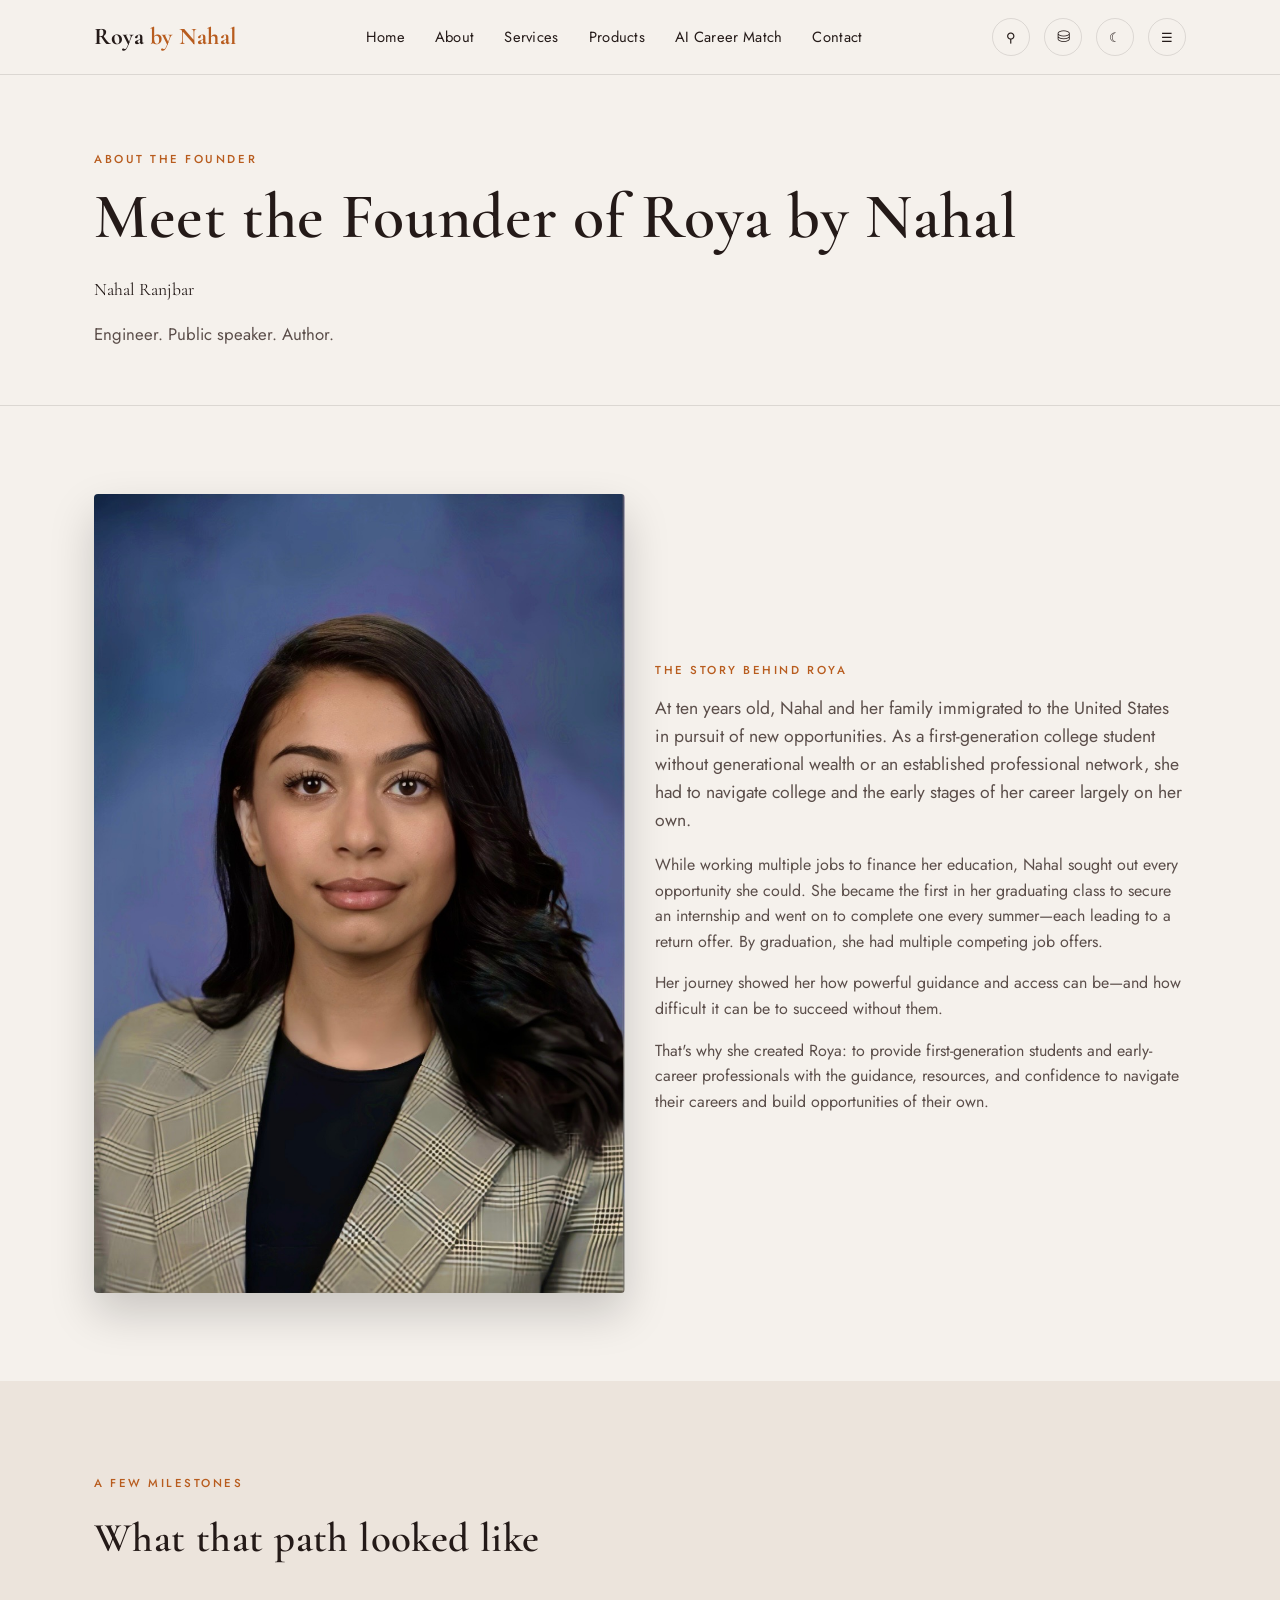
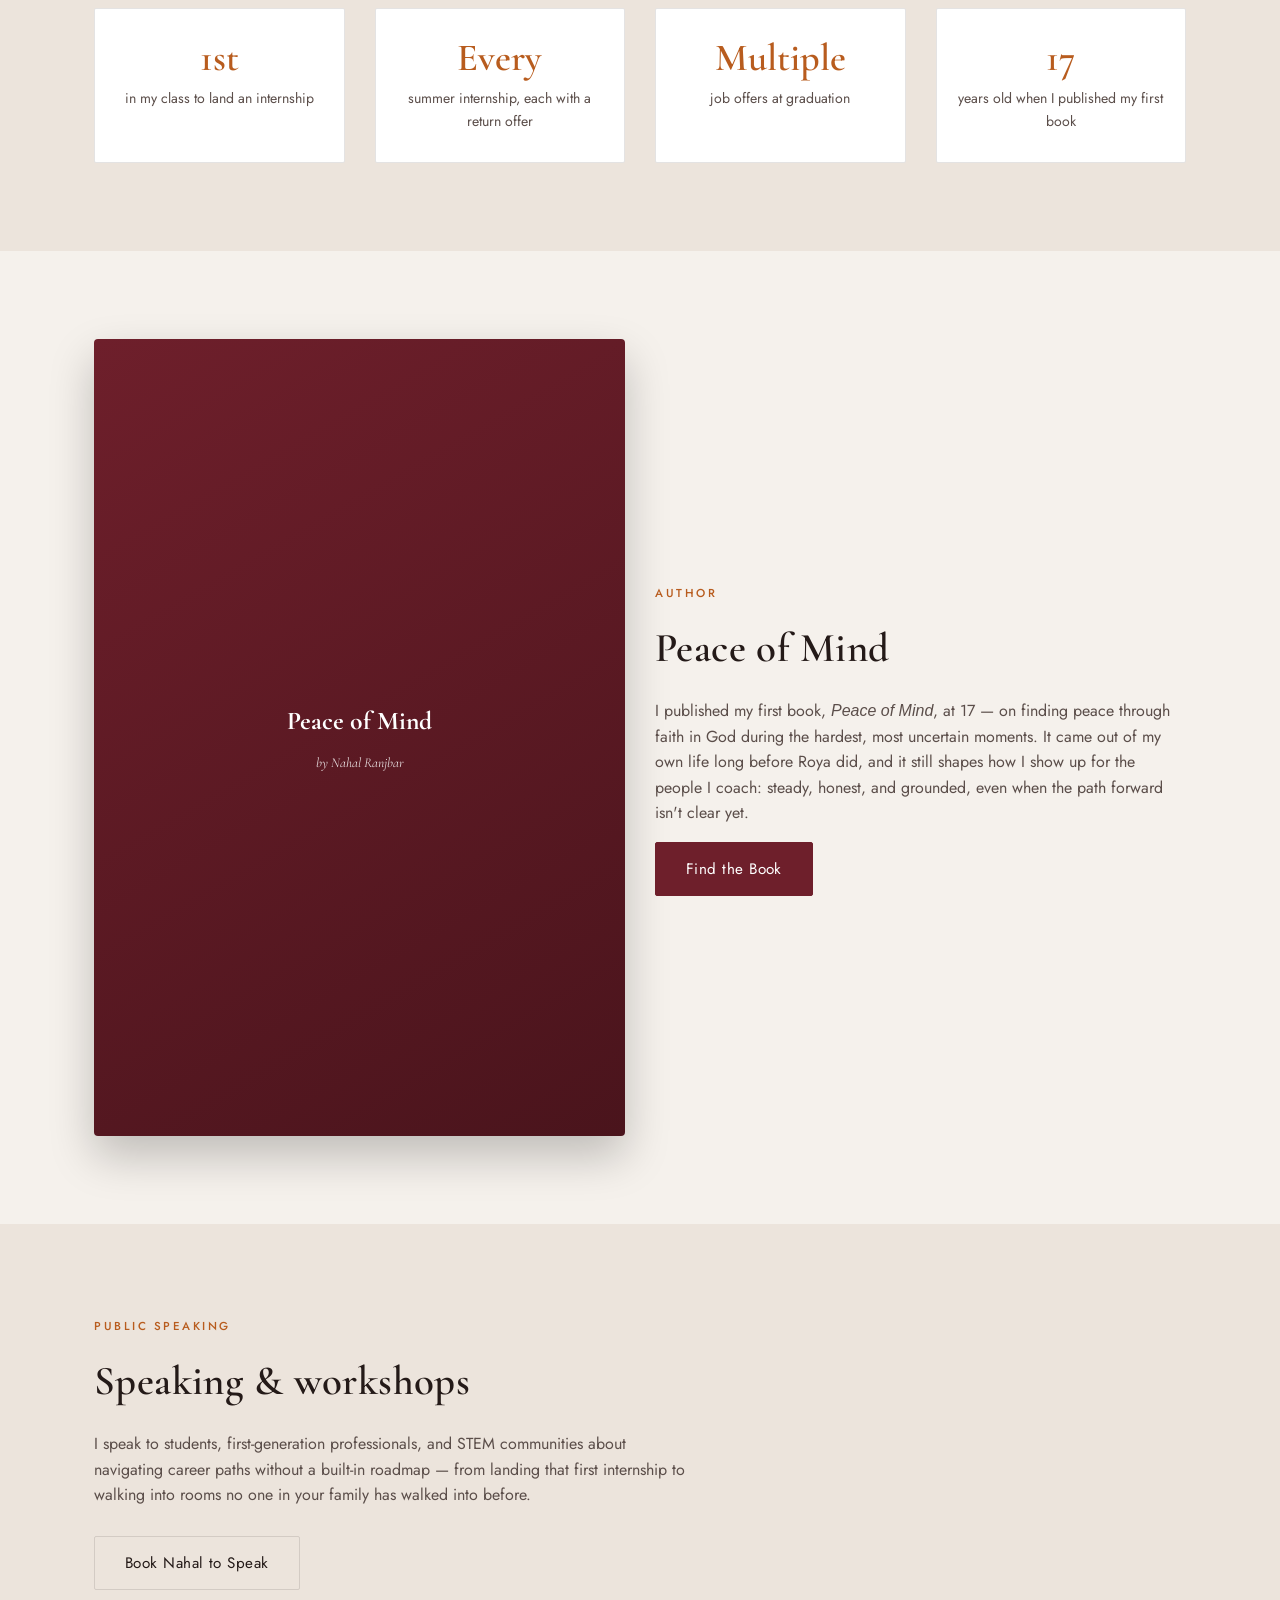
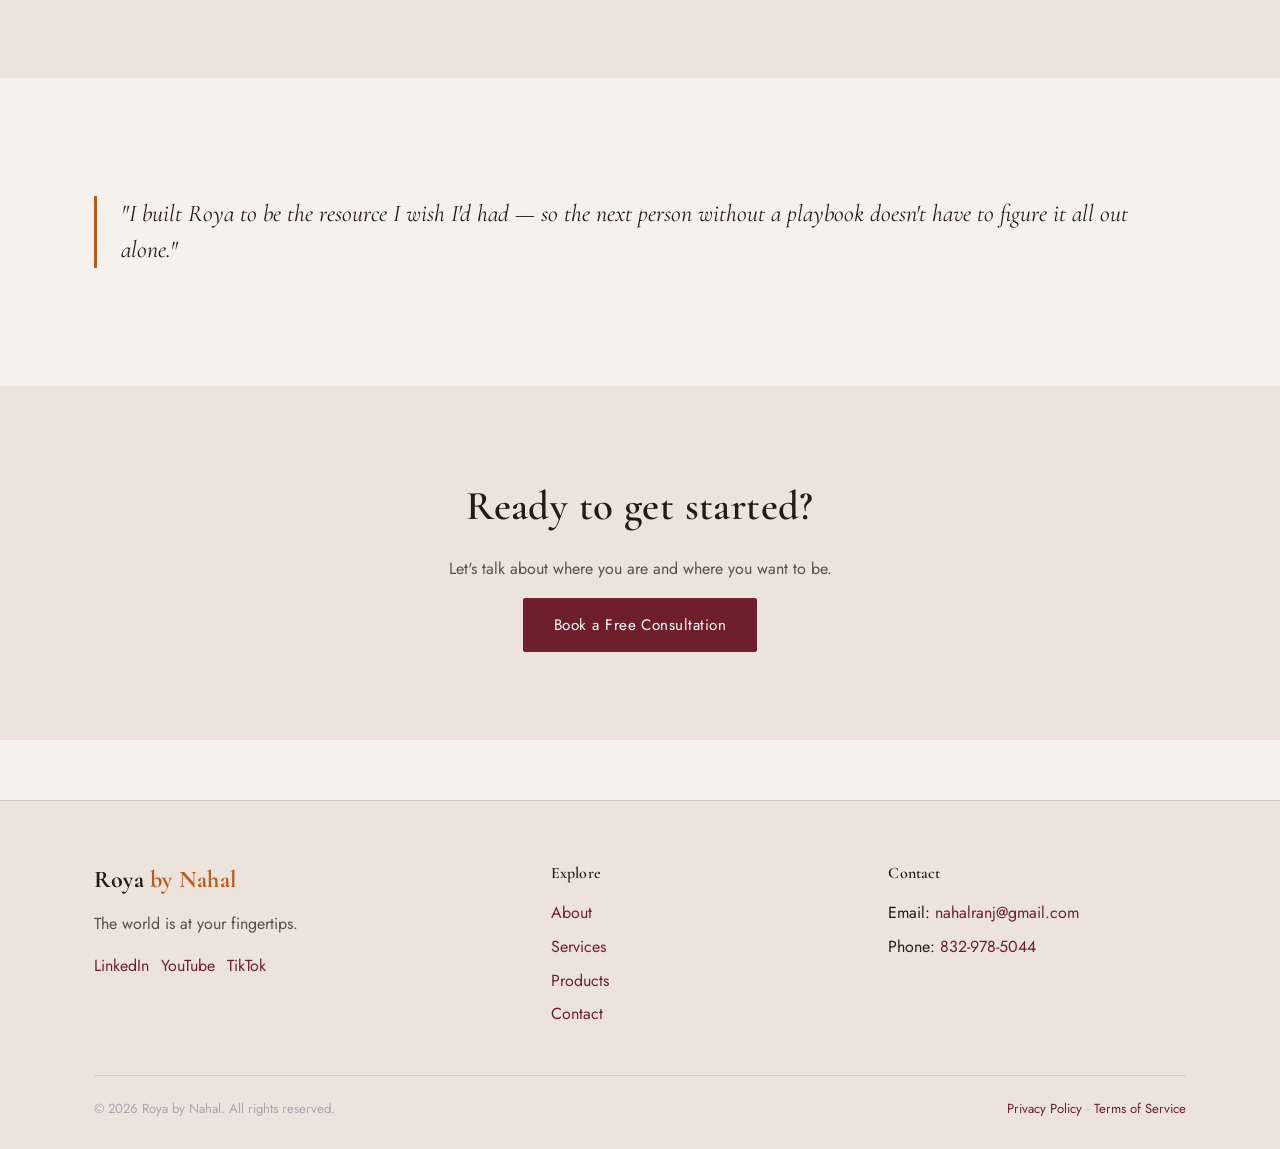
==== commit 172a1cb7: "Add files via upload" ====
--- a/about.html
+++ b/about.html
@@ -55,9 +55,11 @@
   <div class="container grid grid-2" style="align-items:center;">
     <img src="images/nahal-ranjbar.jpg" alt="Nahal Ranjbar, founder of Roya by Nahal" style="width:100%;height:auto;border-radius:4px;box-shadow:0 20px 45px rgba(0,0,0,0.18);">
     <div>
-      <p style="font-size:1.1rem;">I didn't come from money. As an immigrant and a first-generation college student in the United States, I didn't know what resources were even out there for me — let alone how to use them. There was no family playbook to follow, no relative who'd already done this to call for advice. I had to find it all myself, while working multiple jobs to pay my own way through school.</p>
-      <p>That search taught me more than any single class did. I was the first in my class to land an internship. I worked one every summer after that, each with a return offer, and I graduated with multiple job offers in hand — not because it came easily, but because I refused to let not knowing be the reason I didn't try.</p>
-      <p>Watching classmates lean on parents and family friends for the guidance I had to piece together myself is what planted the seed for Roya. I built this to be the resource I wish I'd had — so the next first-gen student, the next person without a playbook, doesn't have to figure it all out alone.</p>
+      <span class="eyebrow">The Story Behind Roya</span>
+      <p style="font-size:1.1rem;">At ten years old, Nahal and her family immigrated to the United States in pursuit of new opportunities. As a first-generation college student without generational wealth or an established professional network, she had to navigate college and the early stages of her career largely on her own.</p>
+      <p>While working multiple jobs to finance her education, Nahal sought out every opportunity she could. She became the first in her graduating class to secure an internship and went on to complete one every summer—each leading to a return offer. By graduation, she had multiple competing job offers.</p>
+      <p>Her journey showed her how powerful guidance and access can be—and how difficult it can be to succeed without them.</p>
+      <p>That's why she created Roya: to provide first-generation students and early-career professionals with the guidance, resources, and confidence to navigate their careers and build opportunities of their own.</p>
     </div>
   </div>
 </section>
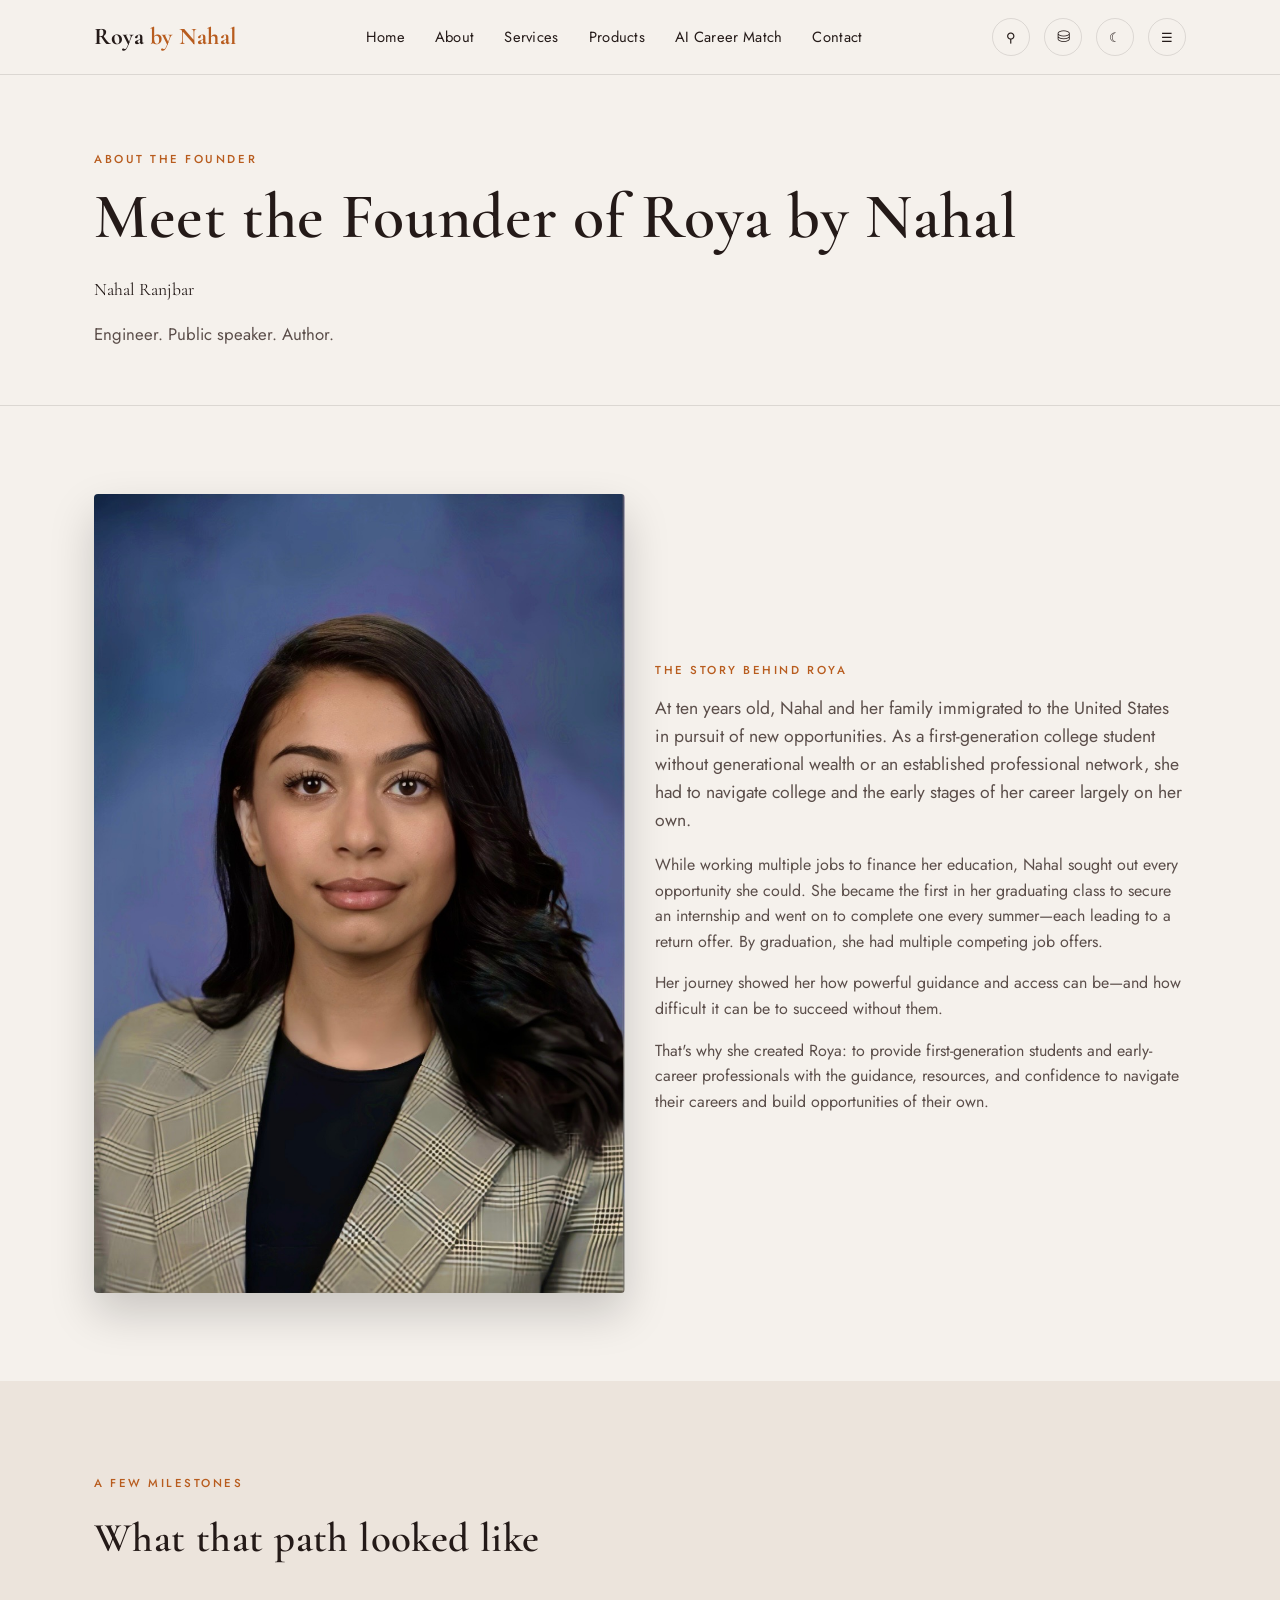
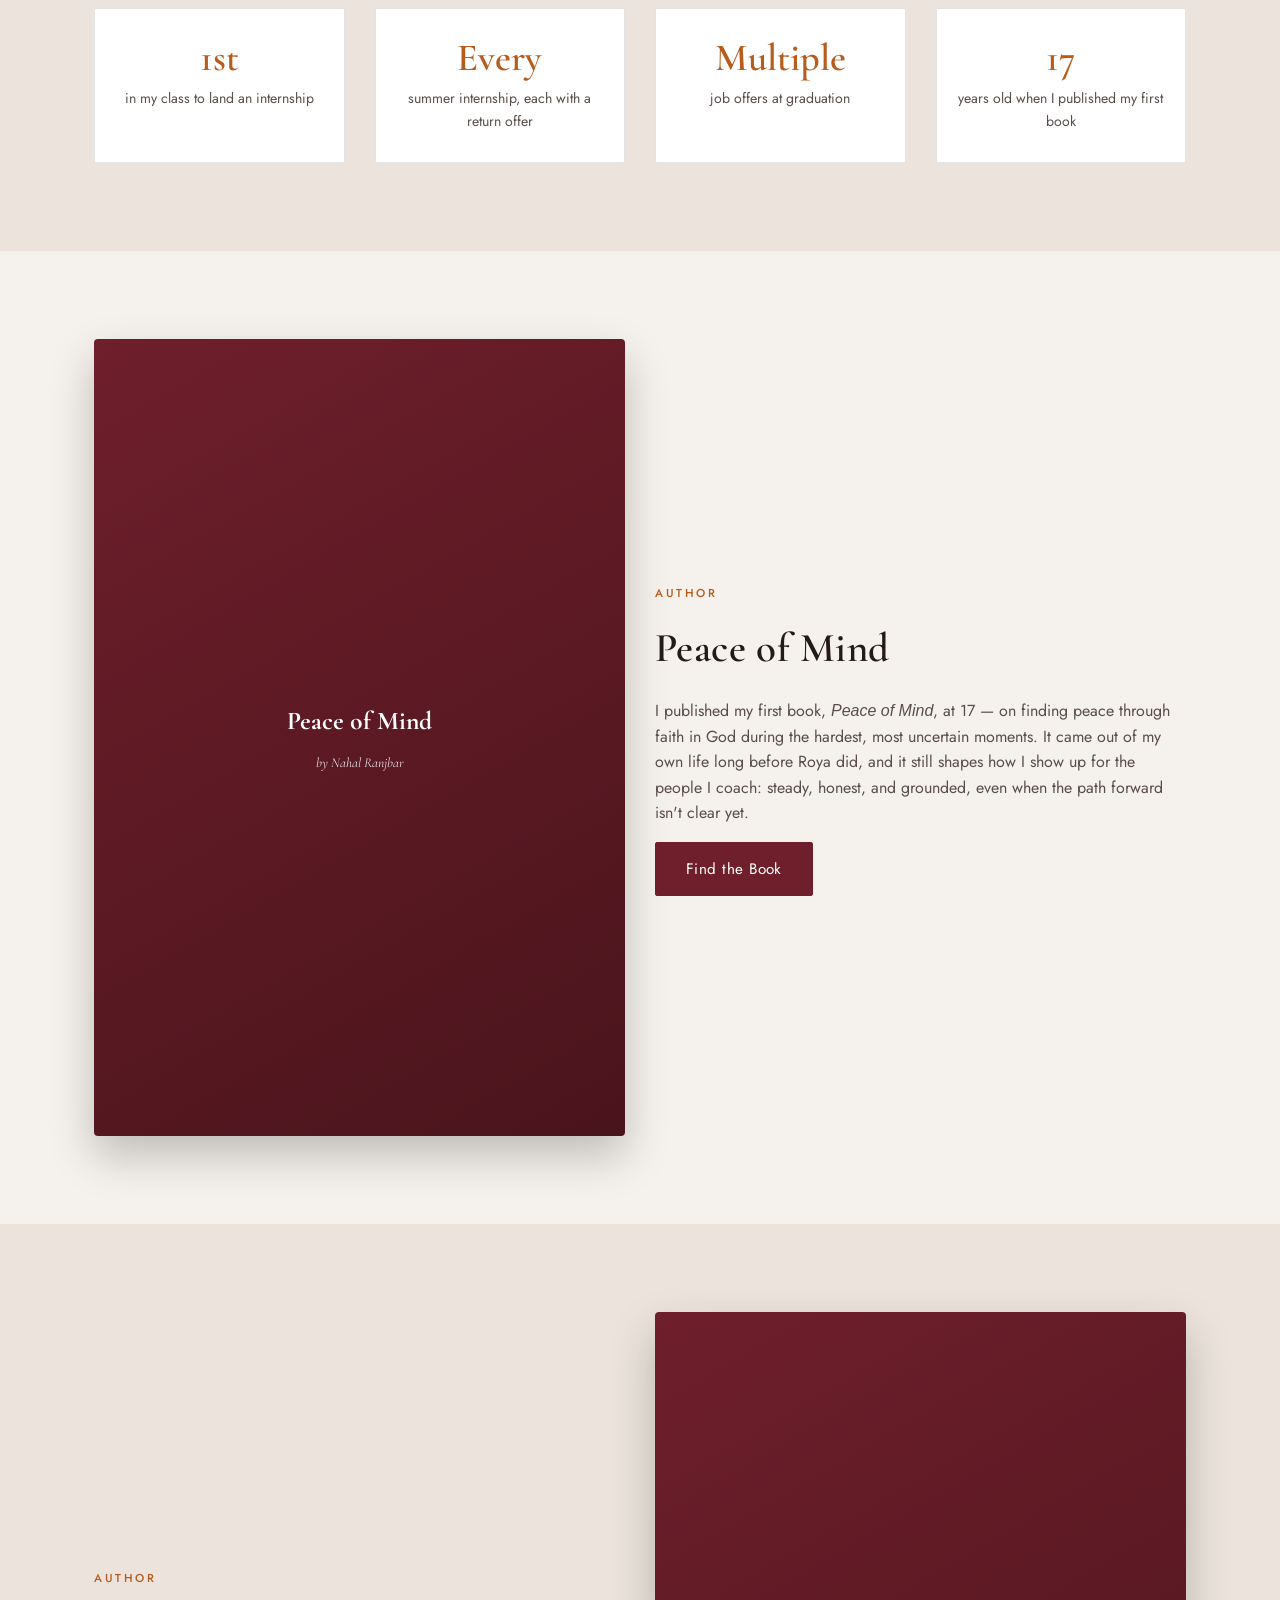
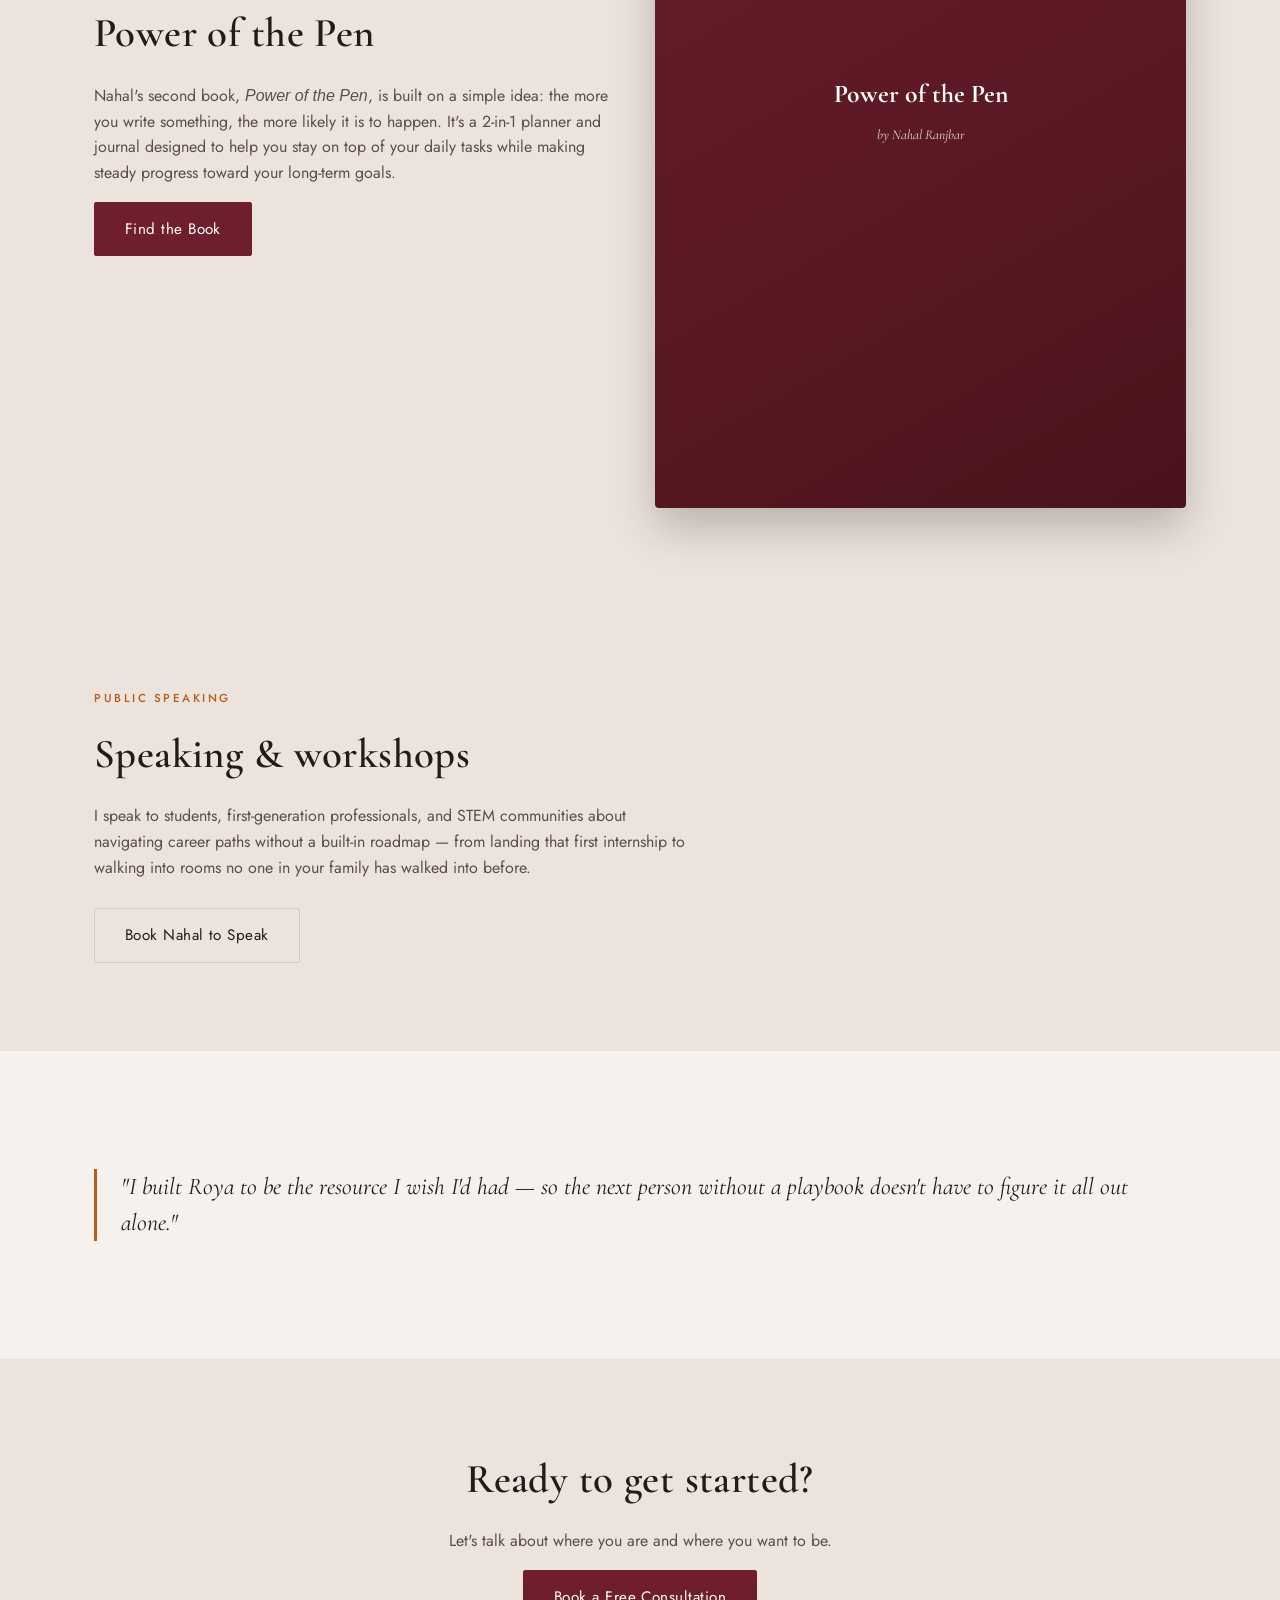
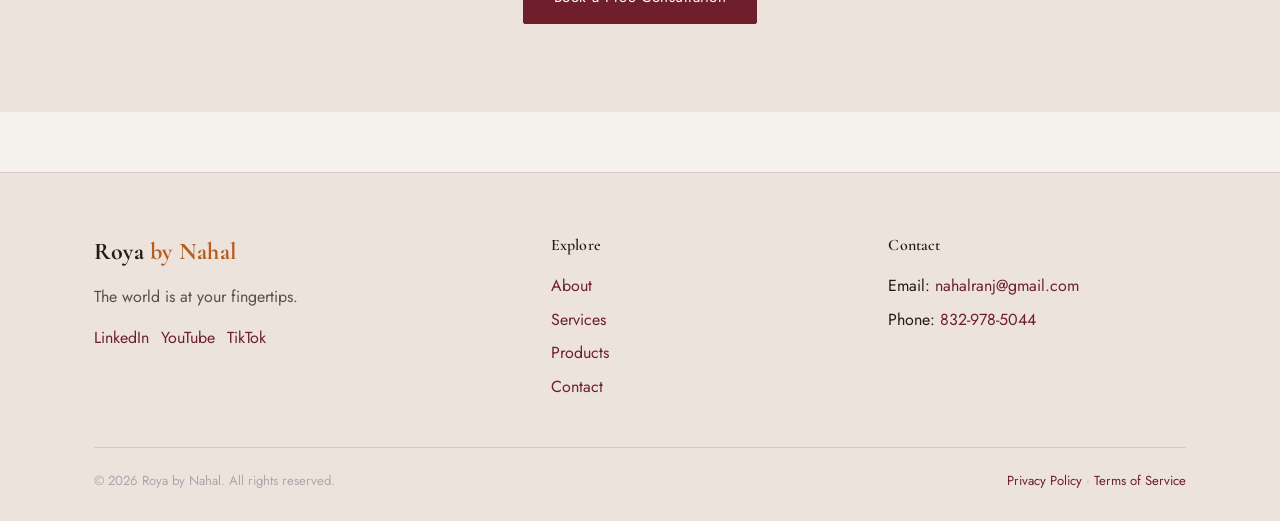
==== commit 8ea7dbd7: "Add files via upload" ====
--- a/about.html
+++ b/about.html
@@ -101,7 +101,24 @@
       <span class="eyebrow">Author</span>
       <h2 class="mt-0">Peace of Mind</h2>
       <p>I published my first book, <em>Peace of Mind</em>, at 17 — on finding peace through faith in God during the hardest, most uncertain moments. It came out of my own life long before Roya did, and it still shapes how I show up for the people I coach: steady, honest, and grounded, even when the path forward isn't clear yet.</p>
-      <a href="products.html" class="btn btn-primary">Find the Book</a>
+      <a href="https://www.lulu.com/shop/nahal-ranjbar/peace-of-mind/paperback/product-y9nzd8.html" target="_blank" rel="noopener" class="btn btn-primary">Find the Book</a>
+    </div>
+  </div>
+</section>
+
+<section class="section-alt">
+  <div class="container grid grid-2" style="align-items:center;">
+    <div>
+      <span class="eyebrow">Author</span>
+      <h2 class="mt-0">Power of the Pen</h2>
+      <p>Nahal's second book, <em>Power of the Pen</em>, is built on a simple idea: the more you write something, the more likely it is to happen. It's a 2-in-1 planner and journal designed to help you stay on top of your daily tasks while making steady progress toward your long-term goals.</p>
+      <a href="https://www.lulu.com/shop/nahal-ranjbar/power-of-the-pen/paperback/product-kvv74gm.html" target="_blank" rel="noopener" class="btn btn-primary">Find the Book</a>
+    </div>
+    <div class="book-cover">
+      <div>
+        <div class="book-title">Power of the Pen</div>
+        <div class="book-sub">by Nahal Ranjbar</div>
+      </div>
     </div>
   </div>
 </section>
